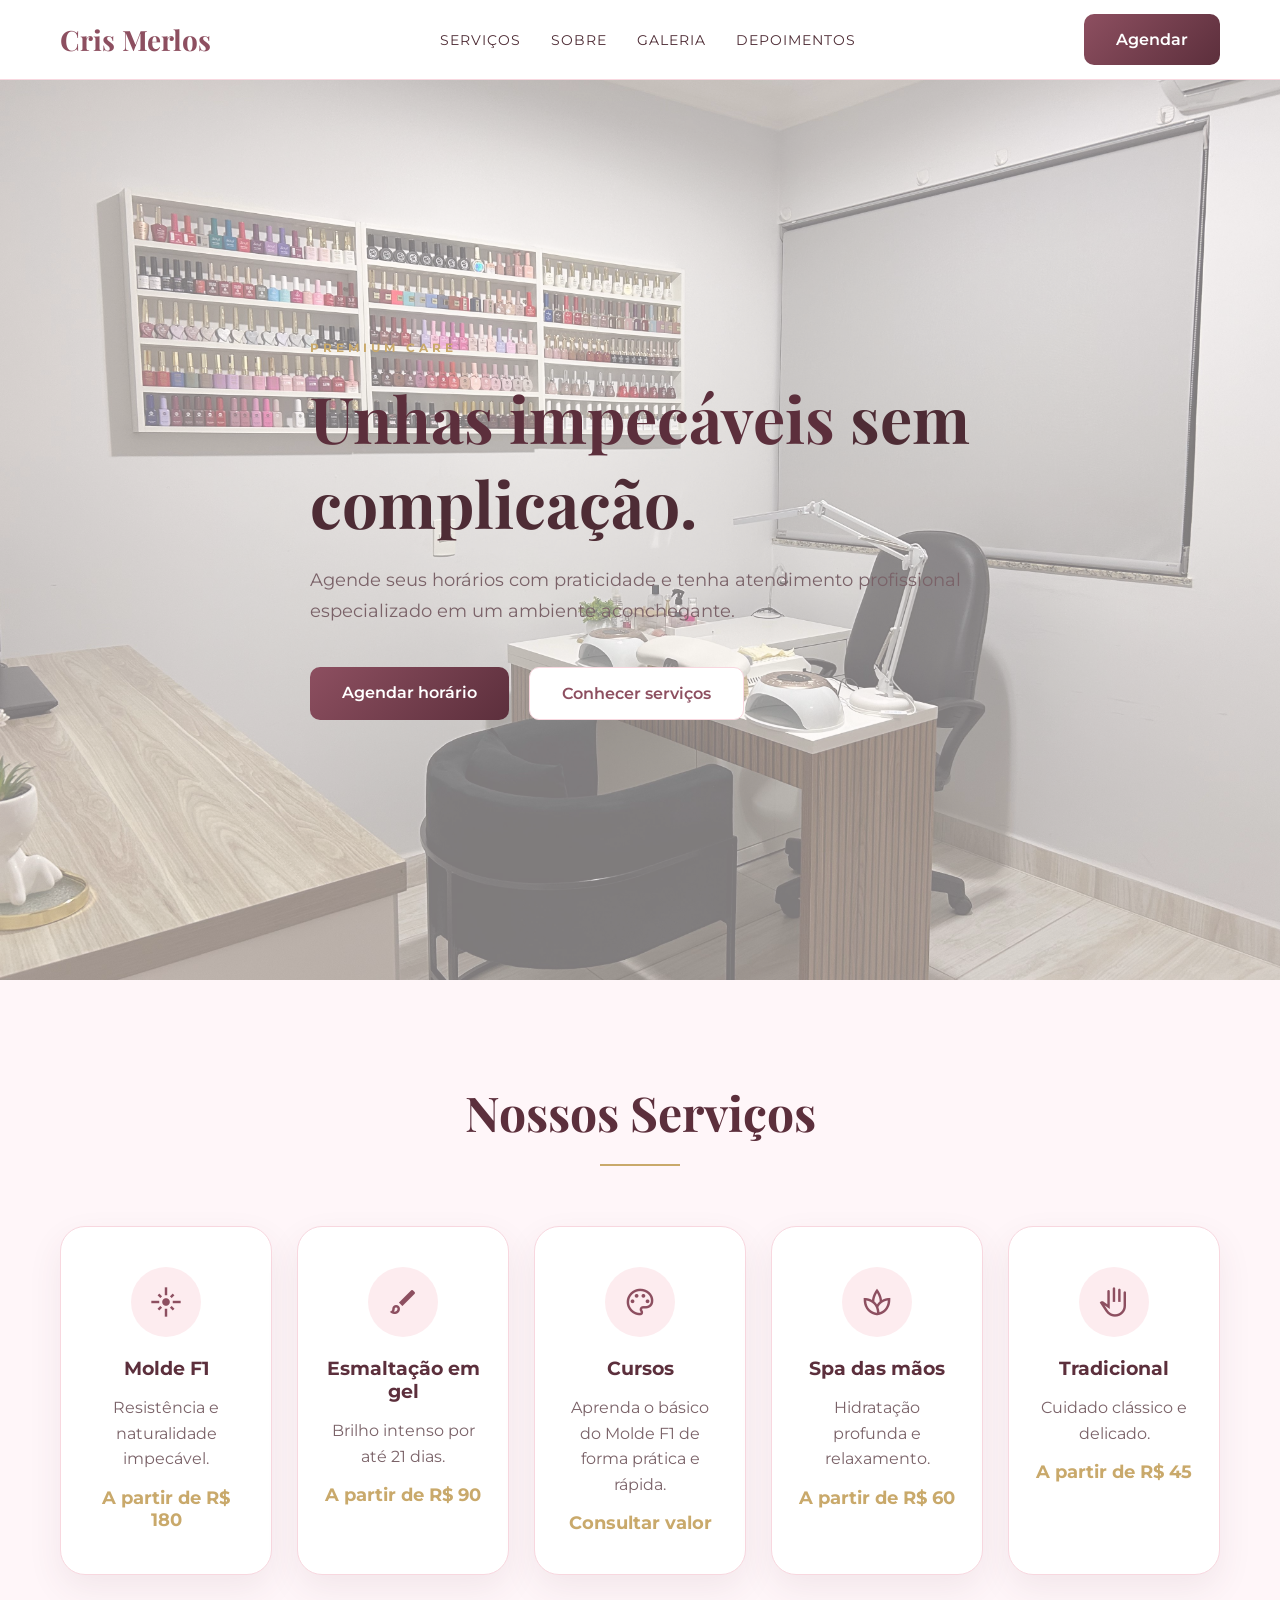
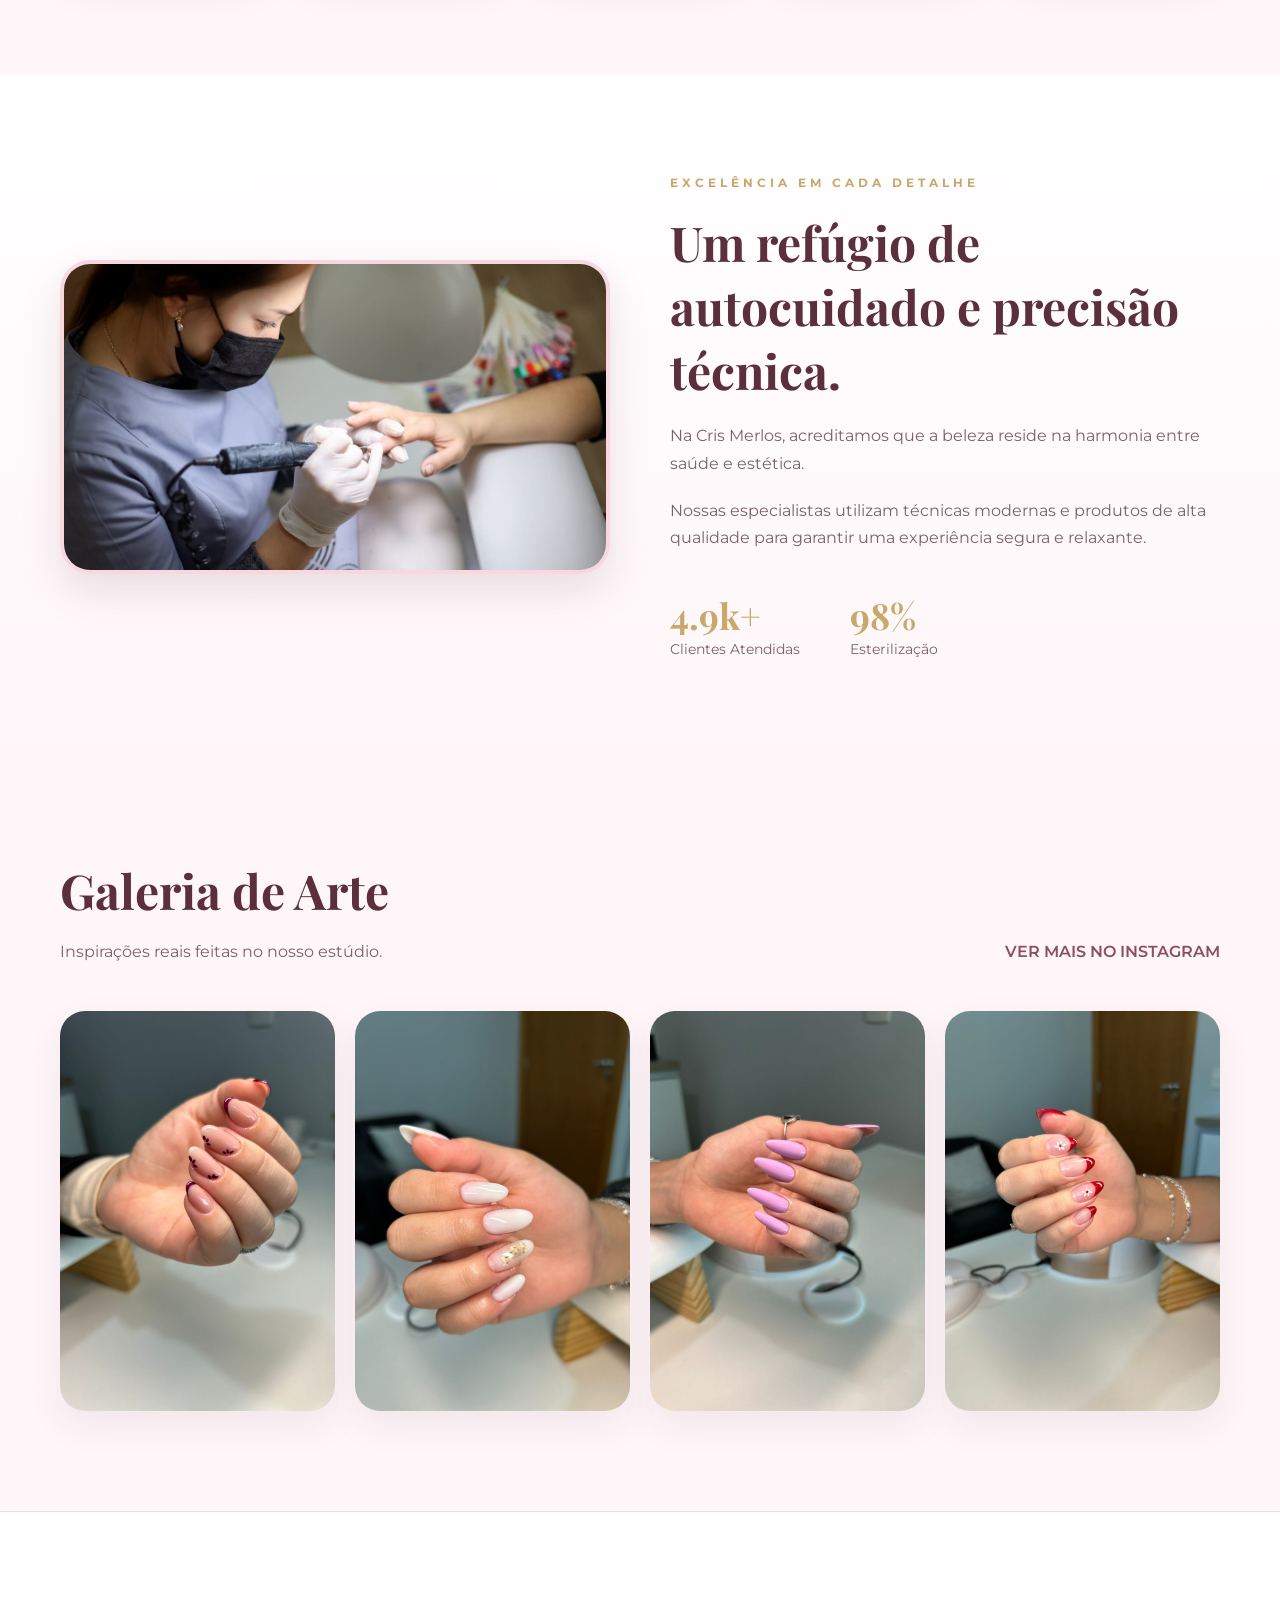
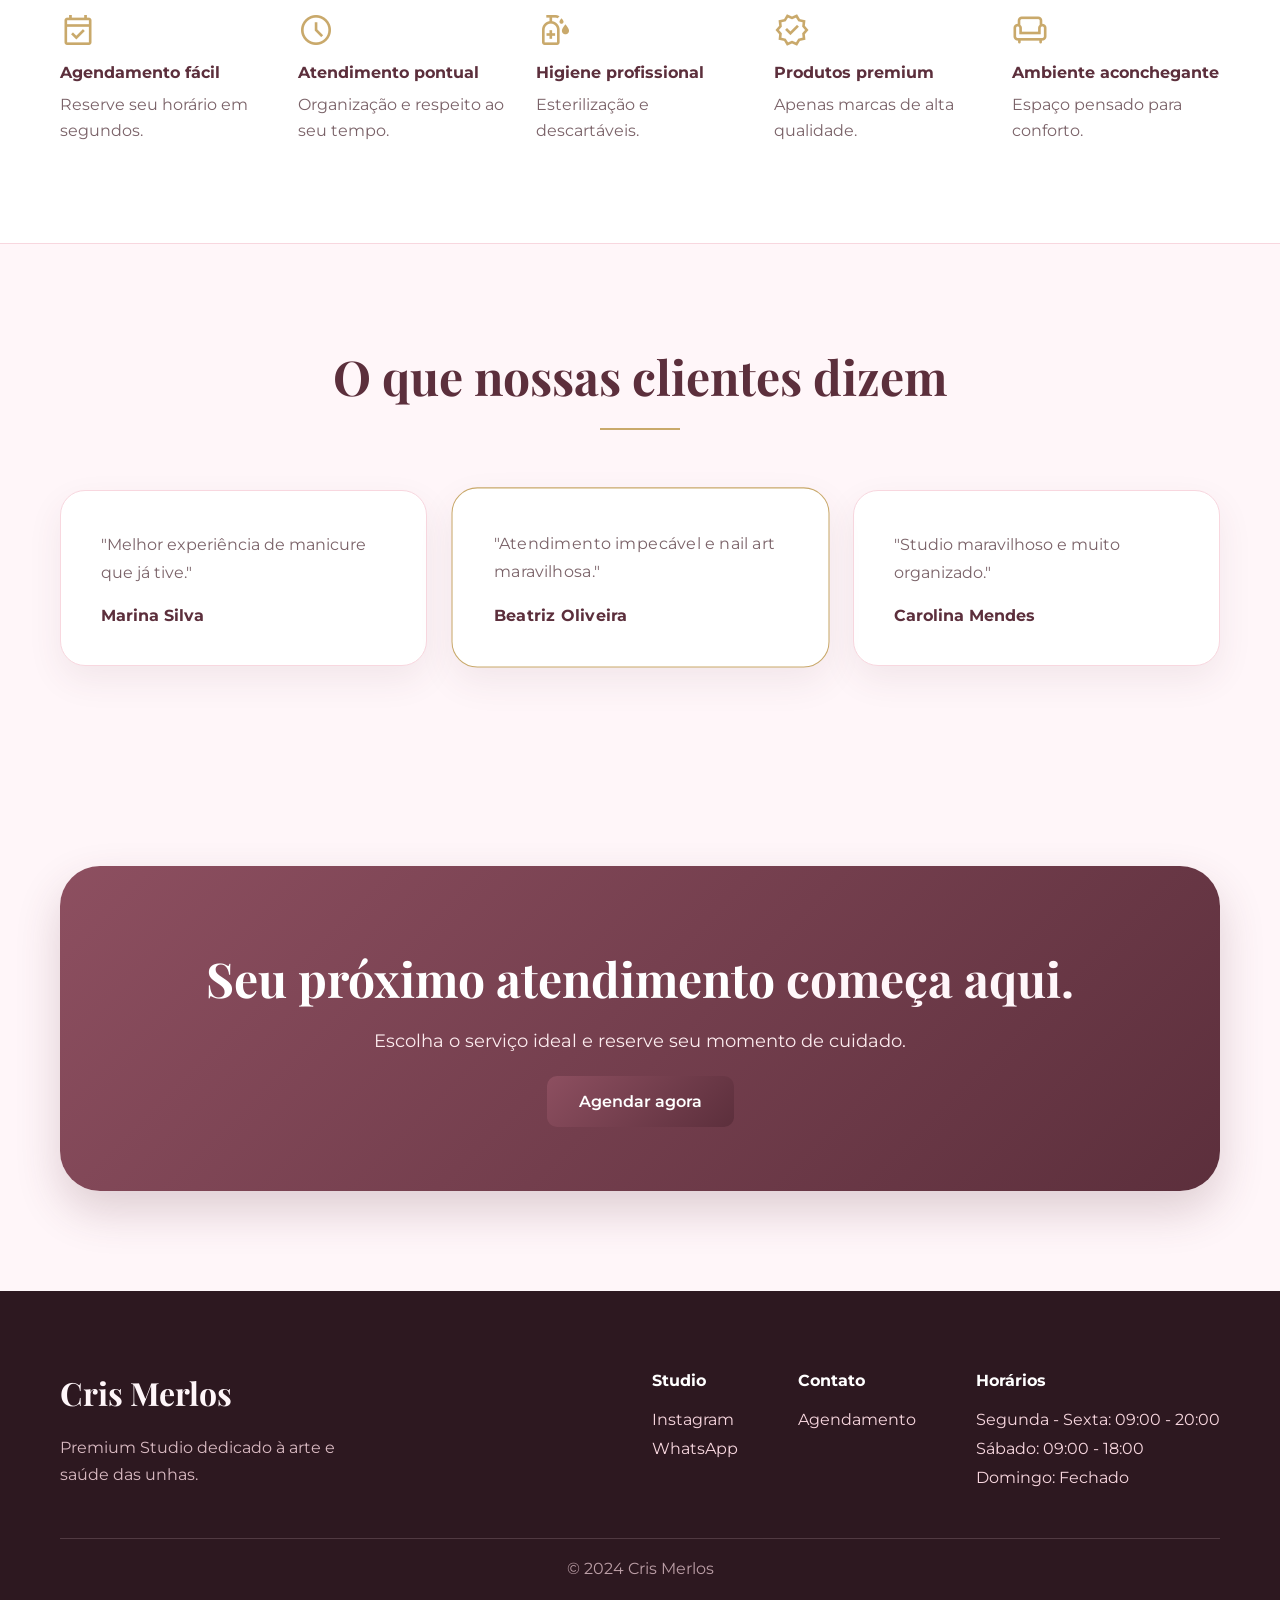
==== SEGUNDAS VERSAO/index.html @ 40af4bdc "Feat: adicao Script.js" ====
<!DOCTYPE html>
<html lang="pt-BR">

<head>
    <meta charset="UTF-8">
    <meta name="viewport" content="width=device-width, initial-scale=1.0">
    <title>Cris Merlos - Nail Designer</title>

    <link rel="stylesheet" href="style.css">

    <link
        href="https://fonts.googleapis.com/css2?family=Playfair+Display:wght@500;600;700&family=Montserrat:wght@400;500;600&display=swap"
        rel="stylesheet">

    <link href="https://fonts.googleapis.com/css2?family=Material+Symbols+Outlined" rel="stylesheet">
</head>

<body>

    <header class="cabecalho">
        <div class="container cabecalho-conteudo">

            <div class="logo">
                Cris Merlos
            </div>

            <nav class="menu">
                <a href="#servicos">Serviços</a>
                <a href="#sobre">Sobre</a>
                <a href="#galeria">Galeria</a>
                <a href="#depoimentos">Depoimentos</a>
            </nav>

            <a href="https://wa.me/5544988468608" target="_blank" class="botao botao-primario">
                Agendar
            </a>

        </div>
    </header>

    <main>

        <section class="hero">
            <img class="hero-imagem" src="imagens/hero.jpg" alt="Imagem principal">

            <div class="container hero-conteudo">

                <span class="subtitulo">
                    PREMIUM CARE
                </span>

                <h1>
                    Unhas impecáveis <span>sem complicação.</span>
                </h1>

                <p>
                    Agende seus horários com praticidade e tenha atendimento profissional especializado em um ambiente
                    aconchegante.
                </p>

                <div class="hero-botoes">
                    <a href="https://wa.me/5544988468608" target="_blank" class="botao botao-primario">
                        Agendar horário
                    </a>

                    <a href="#servicos" class="botao botao-secundario">
                        Conhecer serviços
                    </a>
                </div>

            </div>
        </section>

        <section class="secao" id="servicos">
            <div class="container">

                <div class="titulo-secao">
                    <h2>Nossos <span>Serviços</span></h2>
                    <div class="linha"></div>
                </div>

                <div class="grid-servicos">

                    <div class="card-servico">
                        <div class="icone-servico">
                            <span class="material-symbols-outlined">flare</span>
                        </div>

                        <h3>Molde F1</h3>
                        <p>Resistência e naturalidade impecável.</p>
                        <span class="preco">A partir de R$ 180</span>
                    </div>

                    <div class="card-servico">
                        <div class="icone-servico">
                            <span class="material-symbols-outlined">brush</span>
                        </div>

                        <h3>Esmaltação em gel</h3>
                        <p>Brilho intenso por até 21 dias.</p>
                        <span class="preco">A partir de R$ 90</span>
                    </div>

                    <div class="card-servico">
                        <div class="icone-servico">
                            <span class="material-symbols-outlined">palette</span>
                        </div>

                        <h3>Cursos</h3>
                        <p>Aprenda o básico do Molde F1 de forma prática e rápida.</p>
                        <span class="preco">Consultar valor</span>
                    </div>

                    <div class="card-servico">
                        <div class="icone-servico">
                            <span class="material-symbols-outlined">spa</span>
                        </div>

                        <h3>Spa das mãos</h3>
                        <p>Hidratação profunda e relaxamento.</p>
                        <span class="preco">A partir de R$ 60</span>
                    </div>

                    <div class="card-servico">
                        <div class="icone-servico">
                            <span class="material-symbols-outlined">back_hand</span>
                        </div>

                        <h3>Tradicional</h3>
                        <p>Cuidado clássico e delicado.</p>
                        <span class="preco">A partir de R$ 45</span>
                    </div>

                </div>
            </div>
        </section>

        <section class="secao secao-sobre" id="sobre">
            <div class="container grid-sobre">

                <div class="sobre-imagem">
                    <img src="imagens/sobre.jpg" alt="Imagem sobre">
                </div>

                <div class="sobre-texto">
                    <span class="subtitulo">
                        EXCELÊNCIA EM CADA DETALHE
                    </span>

                    <h2>
                        Um refúgio de autocuidado e precisão técnica.
                    </h2>

                    <p>
                        Na Cris Merlos, acreditamos que a beleza reside na harmonia entre saúde e estética.
                    </p>

                    <p>
                        Nossas especialistas utilizam técnicas modernas e produtos de alta qualidade para garantir uma
                        experiência segura e relaxante.
                    </p>

                    <div class="estatisticas">
                        <div class="estatistica">
                            <strong>5k+</strong>
                            <span>Clientes Atendidas</span>
                        </div>

                        <div class="estatistica">
                            <strong>100%</strong>
                            <span>Esterilização</span>
                        </div>
                    </div>
                </div>

            </div>
        </section>

        <section class="secao" id="galeria">
            <div class="container">

                <div class="topo-galeria">
                    <div>
                        <h2>Galeria de <span>Arte</span></h2>
                        <p>Inspirações reais feitas no nosso estúdio.</p>
                    </div>

                    <a href="https://www.instagram.com/crisrmerlos/" target="_blank" class="botao-link">
                        VER MAIS NO INSTAGRAM
                    </a>
                </div>

                <div class="grid-galeria">
                    <img src="imagens/galeria1.jpg" alt="Galeria 1">
                    <img src="imagens/galeria2.jpg" alt="Galeria 2">
                    <img src="imagens/galeria3.jpg" alt="Galeria 3">
                    <img src="imagens/galeria4.jpg" alt="Galeria 4">
                </div>

            </div>
        </section>

        <section class="secao secao-beneficios">
            <div class="container">

                <div class="grid-beneficios">

                    <div class="beneficio">
                        <span class="material-symbols-outlined">event_available</span>
                        <h4>Agendamento fácil</h4>
                        <p>Reserve seu horário em segundos.</p>
                    </div>

                    <div class="beneficio">
                        <span class="material-symbols-outlined">schedule</span>
                        <h4>Atendimento pontual</h4>
                        <p>Organização e respeito ao seu tempo.</p>
                    </div>

                    <div class="beneficio">
                        <span class="material-symbols-outlined">sanitizer</span>
                        <h4>Higiene profissional</h4>
                        <p>Esterilização e descartáveis.</p>
                    </div>

                    <div class="beneficio">
                        <span class="material-symbols-outlined">verified</span>
                        <h4>Produtos premium</h4>
                        <p>Apenas marcas de alta qualidade.</p>
                    </div>

                    <div class="beneficio">
                        <span class="material-symbols-outlined">chair</span>
                        <h4>Ambiente aconchegante</h4>
                        <p>Espaço pensado para conforto.</p>
                    </div>

                </div>
            </div>
        </section>

        <section class="secao" id="depoimentos">
            <div class="container">

                <div class="titulo-secao">
                    <h2>O que nossas <span>clientes dizem</span></h2>
                    <div class="linha"></div>
                </div>

                <div class="grid-depoimentos">

                    <div class="card-depoimento">
                        <p>"Melhor experiência de manicure que já tive."</p>
                        <strong>Marina Silva</strong>
                    </div>

                    <div class="card-depoimento destaque">
                        <p>"Atendimento impecável e nail art maravilhosa."</p>
                        <strong>Beatriz Oliveira</strong>
                    </div>

                    <div class="card-depoimento">
                        <p>"Studio maravilhoso e muito organizado."</p>
                        <strong>Carolina Mendes</strong>
                    </div>

                </div>
            </div>
        </section>

        <section class="secao">
            <div class="container">

                <div class="cta">
                    <h2>
                        Seu próximo atendimento <span>começa aqui.</span>
                    </h2>

                    <p>
                        Escolha o serviço ideal e reserve seu momento de cuidado.
                    </p>

                    <a href="https://wa.me/5544988468608" target="_blank" class="botao botao-dark">
                        Agendar agora
                    </a>
                </div>

            </div>
        </section>
<!-- 
        <section class="secao" id="localizacao">
            <div class="container">

                <div class="titulo-secao">
                    <h2>Nossa <span>Localização</span></h2>
                    <div class="linha"></div>
                </div>

                <div class="grid-sobre">

                    <div class="sobre-texto">
                        <span class="subtitulo">
                            VENHA NOS VISITAR
                        </span>

                        <h2>
                            Um espaço pensado para seu <span>conforto e bem-estar.</span>
                        </h2>

                        <p>
                            Atendimento em ambiente acolhedor, preparado para proporcionar conforto,
                            segurança e uma experiência premium em cada detalhe.
                        </p>

                        <p>
                            Estamos localizados em Maringá, com fácil acesso e atendimento mediante agendamento.
                        </p>

                        <div class="hero-botoes">
                            <a href="https://wa.me/5544988468608" target="_blank" class="botao botao-primario">
                                Agendar horário
                            </a>

                            <a href="https://maps.google.com/?q=R.+Palmital,+663,+Maringá" target="_blank"
                                class="botao botao-secundario">
                                Abrir no Maps
                            </a>
                        </div>
                    </div>

                    <div class="sobre-imagem">
                        <div style="border-radius: 24px; overflow: hidden; box-shadow: 0 20px 50px rgba(0,0,0,0.12);">
                            <iframe
                                src="https://www.google.com/maps/embed?pb=!1m18!1m12!1m3!1d3661.950125374487!2d-51.93925062401121!3d-23.39002147891785!2m3!1f0!2f0!3f0!3m2!1i1024!2i768!4f13.1!3m3!1m2!1s0x94ecd14cb463d3b3%3A0x6f9a798f1be0129!2sR.%20Palmital%2C%20663%20-%20Jardim%20Imperial%20I%2C%20Maring%C3%A1%20-%20PR%2C%2087023-480!5e0!3m2!1spt-BR!2sbr!4v1779402572363!5m2!1spt-BR!2sbr"
                                width="100%" height="420" style="border:0;" allowfullscreen="" loading="lazy"
                                referrerpolicy="no-referrer-when-downgrade">
                            </iframe>
                        </div>
                    </div>

                </div>

            </div>
        </section> -->

    </main>

    <footer class="rodape">
        <div class="container">

            <div class="rodape-topo">

                <div class="rodape-info">
                    <h3>Cris Merlos</h3>
                    <p>Premium Studio dedicado à arte e saúde das unhas.</p>
                </div>

                <div class="rodape-links">

                    <div>
                        <h4>Studio</h4>
                        <a href="https://www.instagram.com/crisrmerlos/" target="_blank">Instagram</a>
                        <a href="https://wa.me/5544988468608" target="_blank">WhatsApp</a>
                    </div>

                    <div>
                        <h4>Contato</h4>
                        <a href="https://wa.me/5544988468608" target="_blank">Agendamento</a>
                        <!-- <a href="#localizacao">Localização</a> -->
                    </div>

                    <div>
                        <h4>Horários</h4>
                        <span>Segunda - Sexta: 09:00 - 20:00</span>
                        <span>Sábado: 09:00 - 18:00</span>
                        <span>Domingo: Fechado</span>
                    </div>

                </div>
            </div>

            <div class="rodape-bottom">
                <p>© 2024 Cris Merlos</p>
            </div>

        </div>
    </footer>
    
    <script src="script.js"></script>

</body>

</html>
---- SEGUNDAS VERSAO/style.css ----
:root {
    /* CORES BASE */
    --cor-fundo: #fff6f9;
    --cor-fundo-suave: #ffffff;
    --cor-fundo-card: #ffffff;
    --cor-fundo-header: rgba(255, 255, 255, 0.92);
    --cor-fundo-footer: #2d1820;

    /* CORES PRINCIPAIS */
    --cor-principal: #8d4f60;
    --cor-principal-escura: #5c2f3c;
    --cor-principal-hover: #733d4c;

    /* CORES SECUNDÁRIAS */
    --cor-secundaria: #f8d7df;
    --cor-secundaria-clara: #fdecef;
    --cor-secundaria-suave: #fff8fa;

    /* COR TERCIÁRIA / DESTAQUE */
    --cor-terciaria: #c9a96b;
    --cor-terciaria-hover: #b99758;

    /* TEXTOS */
    --cor-texto-principal: #4e2c35;
    --cor-texto-secundario: #7a6268;
    --cor-texto-claro: #ffffff;
    --cor-texto-footer: #f8d7df;

    /* BORDAS */
    --cor-borda: #f8d7df;
    --cor-borda-destaque: #c9a96b;

    /* SOMBRAS */
    --sombra-card: 0 14px 35px rgba(92, 47, 60, 0.08);
    --sombra-card-hover: 0 18px 42px rgba(92, 47, 60, 0.13);
    --sombra-destaque: 0 20px 45px rgba(92, 47, 60, 0.2);
    --sombra-botao: 0 10px 24px rgba(92, 47, 60, 0.25);

    /* GRADIENTES */
    --gradiente-principal: linear-gradient(
        135deg,
        var(--cor-principal),
        var(--cor-principal-escura)
    );

    --gradiente-hero: linear-gradient(
        90deg,
        rgba(255, 248, 250, 0.95),
        rgba(255, 248, 250, 0.55)
    );

    --gradiente-secao-suave: linear-gradient(
        180deg,
        var(--cor-fundo-suave),
        var(--cor-fundo)
    );
}

* {
    margin: 0;
    padding: 0;
    box-sizing: border-box;
}

body {
    font-family: "Montserrat", sans-serif;
    background-color: var(--cor-fundo);
    color: var(--cor-texto-principal);
}

img {
    width: 100%;
    display: block;
}

a {
    text-decoration: none;
}

button {
    border: none;
    cursor: pointer;
    font-family: inherit;
}

.container {
    width: 100%;
    max-width: 1200px;
    margin: 0 auto;
    padding: 0 20px;
}

.secao {
    padding: 100px 0;
}

/* HEADER */

.cabecalho {
    width: 100%;
    height: 80px;
    background-color: var(--cor-fundo-header);
    border-bottom: 1px solid var(--cor-borda);
    backdrop-filter: blur(10px);
    position: fixed;
    top: 0;
    left: 0;
    z-index: 1000;
}

.cabecalho-conteudo {
    height: 100%;
    display: flex;
    align-items: center;
    justify-content: space-between;
}

.logo {
    font-size: 28px;
    font-family: "Playfair Display", serif;
    font-weight: 700;
    color: var(--cor-principal);
}

.menu {
    display: flex;
    gap: 30px;
}

.menu a {
    color: var(--cor-texto-principal);
    font-size: 14px;
    text-transform: uppercase;
    letter-spacing: 1px;
    transition: 0.3s;
}

.menu a:hover {
    color: var(--cor-principal-hover);
}

/* HERO */

.hero {
    height: 100vh;
    position: relative;
    display: flex;
    align-items: center;
    overflow: hidden;
    margin-top: 80px;
}

.hero-imagem {
    position: absolute;
    width: 100%;
    height: 100%;
    object-fit: cover;
    opacity: 0.5;
}

.hero-overlay {
    position: absolute;
    inset: 0;
    background: var(--gradiente-hero);
}

.hero-conteudo {
    position: relative;
    z-index: 2;
    max-width: 700px;
}

.subtitulo {
    display: block;
    margin-bottom: 20px;
    color: var(--cor-terciaria);
    font-size: 12px;
    font-weight: 700;
    letter-spacing: 4px;
    text-transform: uppercase;
}

.hero h1 {
    font-size: 64px;
    font-family: "Playfair Display", serif;
    margin-bottom: 20px;
    color: var(--cor-principal-escura);
}

.hero h1 span {
    color: var(--cor-texto-principal);
}

.hero p {
    font-size: 18px;
    line-height: 1.7;
    margin-bottom: 40px;
    color: var(--cor-texto-secundario);
}

.hero-botoes {
    display: flex;
    gap: 20px;
}

/* BOTÕES */

.botao {
    padding: 16px 32px;
    border-radius: 10px;
    font-weight: 600;
    transition: 0.3s;
}

.botao-primario,
.botao-dark {
    background: var(--gradiente-principal);
    color: var(--cor-texto-claro);
}

.botao-primario:hover,
.botao-dark:hover {
    transform: translateY(-2px);
    box-shadow: var(--sombra-botao);
}

.botao-secundario {
    background-color: var(--cor-fundo-card);
    border: 1px solid var(--cor-secundaria);
    color: var(--cor-principal);
}

.botao-secundario:hover {
    background-color: var(--cor-secundaria-clara);
}

.botao-link {
    background: transparent;
    color: var(--cor-principal);
    font-weight: 600;
}

.botao-link:hover {
    color: var(--cor-terciaria);
}

/* TÍTULOS */

.titulo-secao {
    text-align: center;
    margin-bottom: 60px;
}

.titulo-secao h2,
.topo-galeria h2,
.sobre-texto h2,
.cta h2 {
    font-size: 48px;
    font-family: "Playfair Display", serif;
    margin-bottom: 20px;
    color: var(--cor-principal-escura);
}

.sobre-texto h2 span,
.cta h2 span {
    color: var(--cor-fundo);
}

.linha {
    width: 80px;
    height: 2px;
    background-color: var(--cor-terciaria);
    margin: 0 auto;
}

/* SERVIÇOS */

.grid-servicos {
    display: grid;
    grid-template-columns: repeat(5, 1fr);
    gap: 25px;
}

.card-servico {
    background-color: var(--cor-fundo-card);
    padding: 40px 25px;
    border-radius: 25px;
    text-align: center;
    box-shadow: var(--sombra-card);
    border: 1px solid var(--cor-borda);
    transition: 0.3s;
}

.card-servico:hover {
    border-color: var(--cor-borda-destaque);
    box-shadow: var(--sombra-card-hover);
    transform: translateY(-6px);
}

.icone-servico {
    width: 70px;
    height: 70px;
    margin: 0 auto 20px;
    border-radius: 50%;
    background-color: var(--cor-secundaria-clara);
    display: flex;
    align-items: center;
    justify-content: center;
}

.icone-servico span {
    font-size: 32px;
    color: var(--cor-principal);
}

.card-servico h3 {
    margin-bottom: 15px;
    color: var(--cor-principal-escura);
}

.card-servico p {
    margin-bottom: 15px;
    color: var(--cor-texto-secundario);
    line-height: 1.6;
}

.preco {
    color: var(--cor-terciaria);
    font-weight: 700;
    font-size: 18px;
}

/* SOBRE */

.secao-sobre {
    background: var(--gradiente-secao-suave);
}

.grid-sobre {
    display: grid;
    grid-template-columns: 1fr 1fr;
    gap: 60px;
    align-items: center;
}

.sobre-imagem img {
    border-radius: 30px;
    border: 4px solid var(--cor-borda);
    box-shadow: var(--sombra-card-hover);
}

.sobre-texto p {
    margin-bottom: 20px;
    line-height: 1.7;
    color: var(--cor-texto-secundario);
}

.estatisticas {
    display: flex;
    gap: 50px;
    margin-top: 40px;
}

.estatistica strong {
    display: block;
    font-size: 36px;
    color: var(--cor-terciaria);
    font-family: "Playfair Display", serif;
}

.estatistica span {
    color: var(--cor-texto-secundario);
    font-size: 14px;
}

/* GALERIA */

.topo-galeria {
    display: flex;
    justify-content: space-between;
    align-items: end;
    margin-bottom: 50px;
}

.topo-galeria p {
    color: var(--cor-texto-secundario);
}

.grid-galeria {
    display: grid;
    grid-template-columns: repeat(4, 1fr);
    gap: 20px;
}

.grid-galeria img {
    height: 400px;
    object-fit: cover;
    border-radius: 25px;
    box-shadow: var(--sombra-card);
}

/* BENEFÍCIOS */

.secao-beneficios {
    background-color: var(--cor-fundo-suave);
    border-top: 1px solid var(--cor-borda);
    border-bottom: 1px solid var(--cor-borda);
}

.grid-beneficios {
    display: grid;
    grid-template-columns: repeat(5, 1fr);
    gap: 30px;
}

.beneficio span {
    font-size: 36px;
    color: var(--cor-terciaria);
    margin-bottom: 15px;
    display: block;
}

.beneficio h4 {
    margin-bottom: 10px;
    color: var(--cor-principal-escura);
}

.beneficio p {
    color: var(--cor-texto-secundario);
    line-height: 1.6;
}

/* DEPOIMENTOS */

.grid-depoimentos {
    display: grid;
    grid-template-columns: repeat(3, 1fr);
    gap: 30px;
}

.card-depoimento {
    background-color: var(--cor-fundo-card);
    padding: 40px;
    border-radius: 25px;
    box-shadow: var(--sombra-card);
    border: 1px solid var(--cor-borda);
}

.card-depoimento p {
    margin-bottom: 20px;
    color: var(--cor-texto-secundario);
    line-height: 1.7;
}

.card-depoimento strong {
    color: var(--cor-principal-escura);
}

.destaque {
    background-color: var(--cor-fundo-suave);
    border-color: var(--cor-borda-destaque);
    transform: scale(1.03);
}

/* CTA */

.cta {
    background: var(--gradiente-principal);
    padding: 80px;
    border-radius: 40px;
    text-align: center;
    border: none;
    box-shadow: var(--sombra-destaque);
}

.cta h2 {
    color: var(--cor-texto-claro);
}

.cta p {
    margin-bottom: 40px;
    font-size: 18px;
    color: var(--cor-secundaria-clara);
}

/* FOOTER */

.rodape {
    background-color: var(--cor-fundo-footer);
    padding: 80px 0 30px;
}

.rodape-topo {
    display: flex;
    justify-content: space-between;
    gap: 50px;
    margin-bottom: 50px;
}

.rodape-info {
    max-width: 300px;
}

.rodape-info p {
    color: var(--cor-texto-footer);
    line-height: 1.7;
    opacity: 0.85;
}

.rodape-info h3 {
    font-size: 32px;
    margin-bottom: 20px;
    font-family: "Playfair Display", serif;
    color: var(--cor-fundo);
}

.rodape-links {
    display: flex;
    gap: 60px;
}

.rodape-links div {
    display: flex;
    flex-direction: column;
    gap: 10px;
}

.rodape-links h4 {
    margin-bottom: 10px;
    color: var(--cor-texto-claro);
}

.rodape-links a,
.rodape-links span {
    color: var(--cor-texto-footer);
    transition: 0.3s;
}

.rodape-links a:hover {
    color: var(--cor-terciaria);
}

.rodape-bottom {
    border-top: 1px solid rgba(248, 215, 223, 0.25);
    padding-top: 20px;
    text-align: center;
    color: var(--cor-texto-footer);
    opacity: 0.7;
}

/* RESPONSIVO */

@media (max-width: 1024px) {
    .grid-servicos,
    .grid-beneficios {
        grid-template-columns: repeat(2, 1fr);
    }

    .grid-galeria,
    .grid-depoimentos,
    .grid-sobre {
        grid-template-columns: 1fr;
    }

    .topo-galeria,
    .rodape-topo {
        flex-direction: column;
    }
}

@media (max-width: 768px) {
    .menu {
        display: none;
    }

    .hero h1 {
        font-size: 42px;
    }

    .hero-botoes {
        flex-direction: column;
    }

    .grid-servicos,
    .grid-beneficios,
    .grid-depoimentos {
        grid-template-columns: 1fr;
    }

    .estatisticas {
        flex-direction: column;
        gap: 20px;
    }

    .cta {
        padding: 50px 30px;
    }

    .cta h2 {
        font-size: 36px;
    }

    .rodape-links {
        flex-direction: column;
    }
}
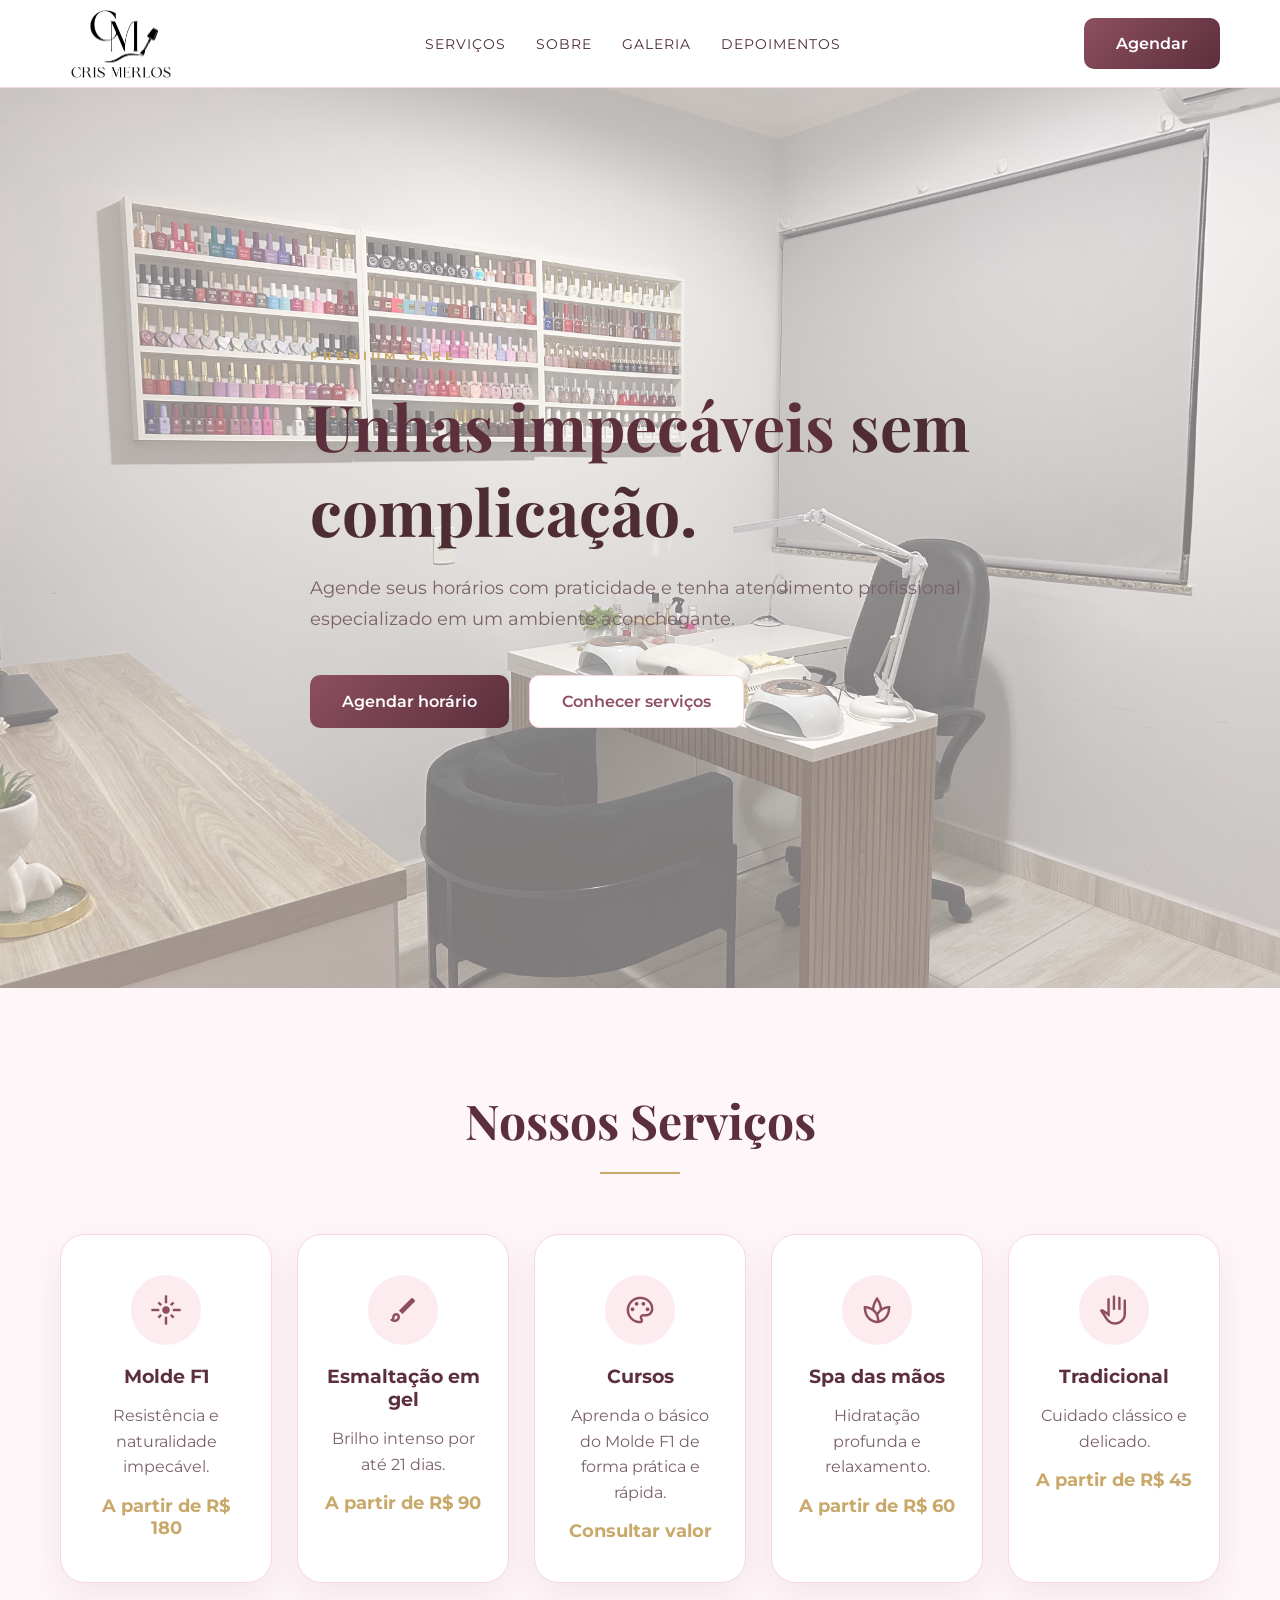
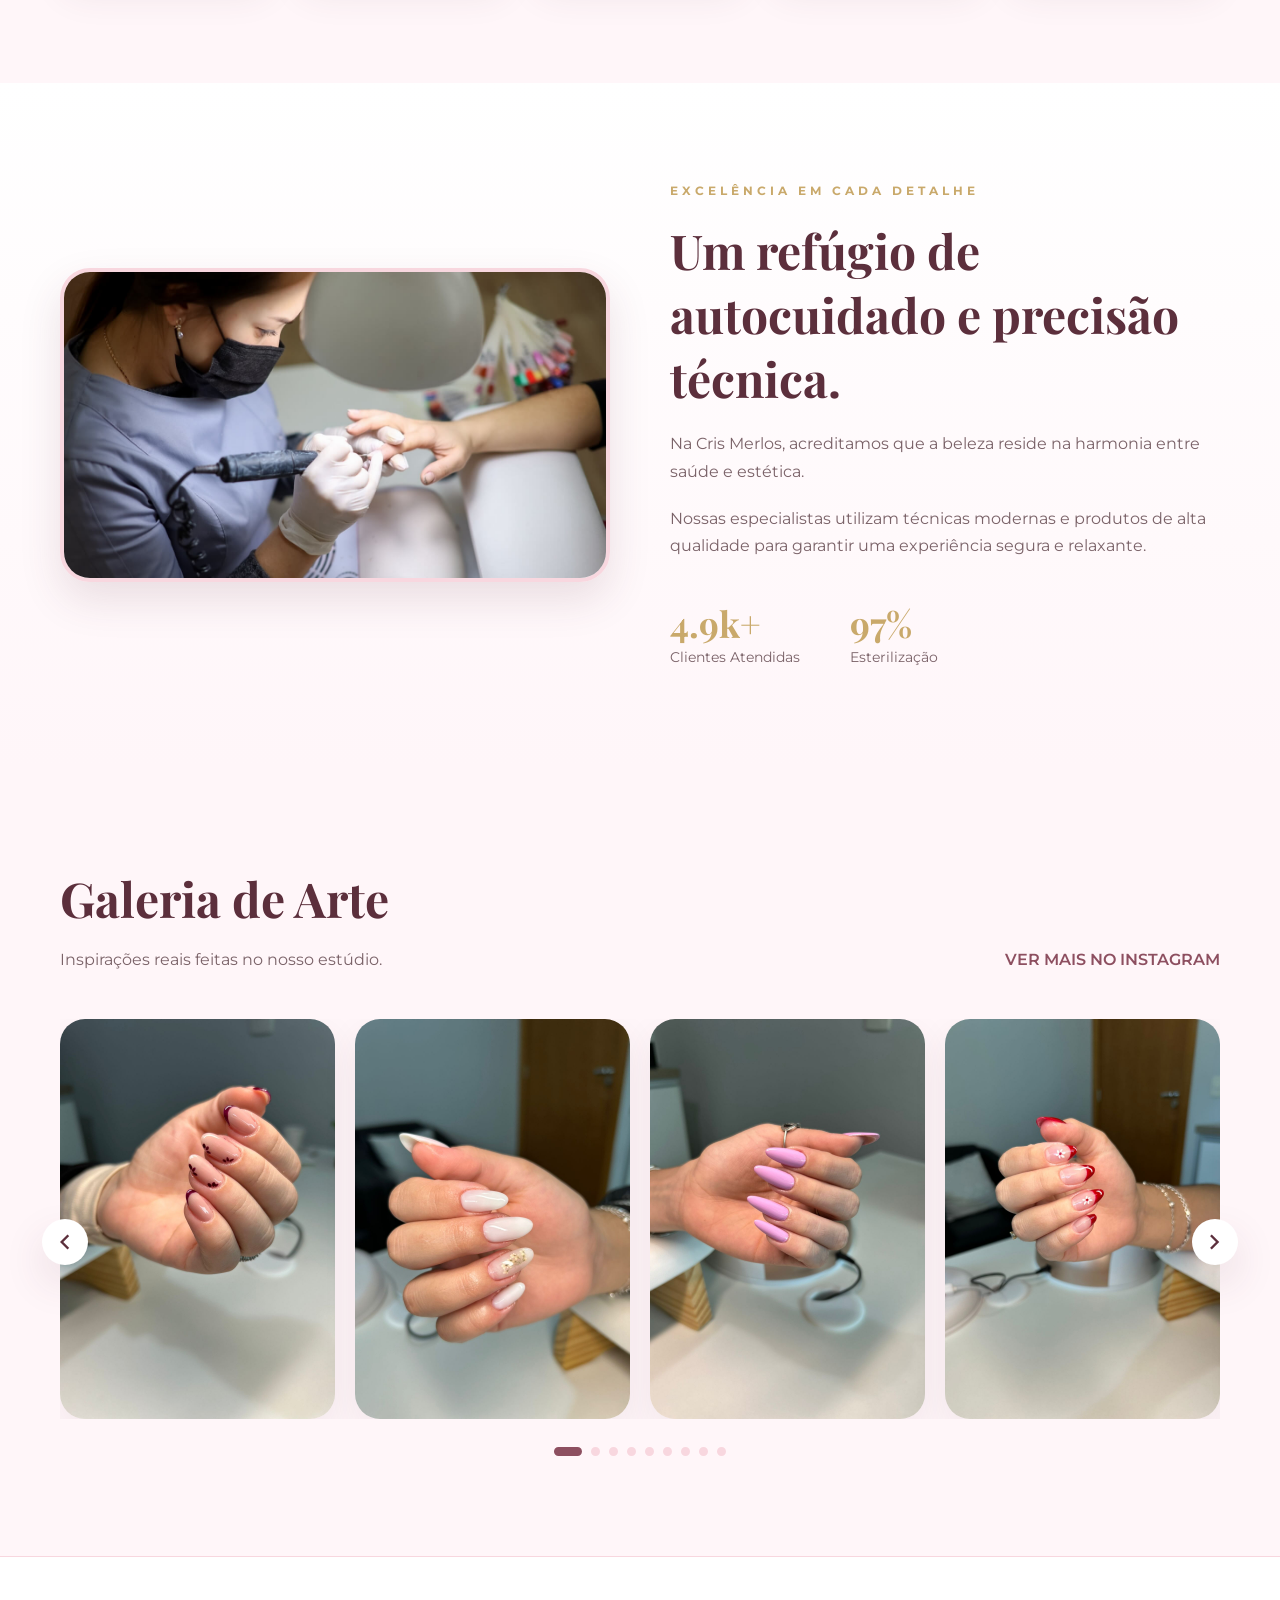
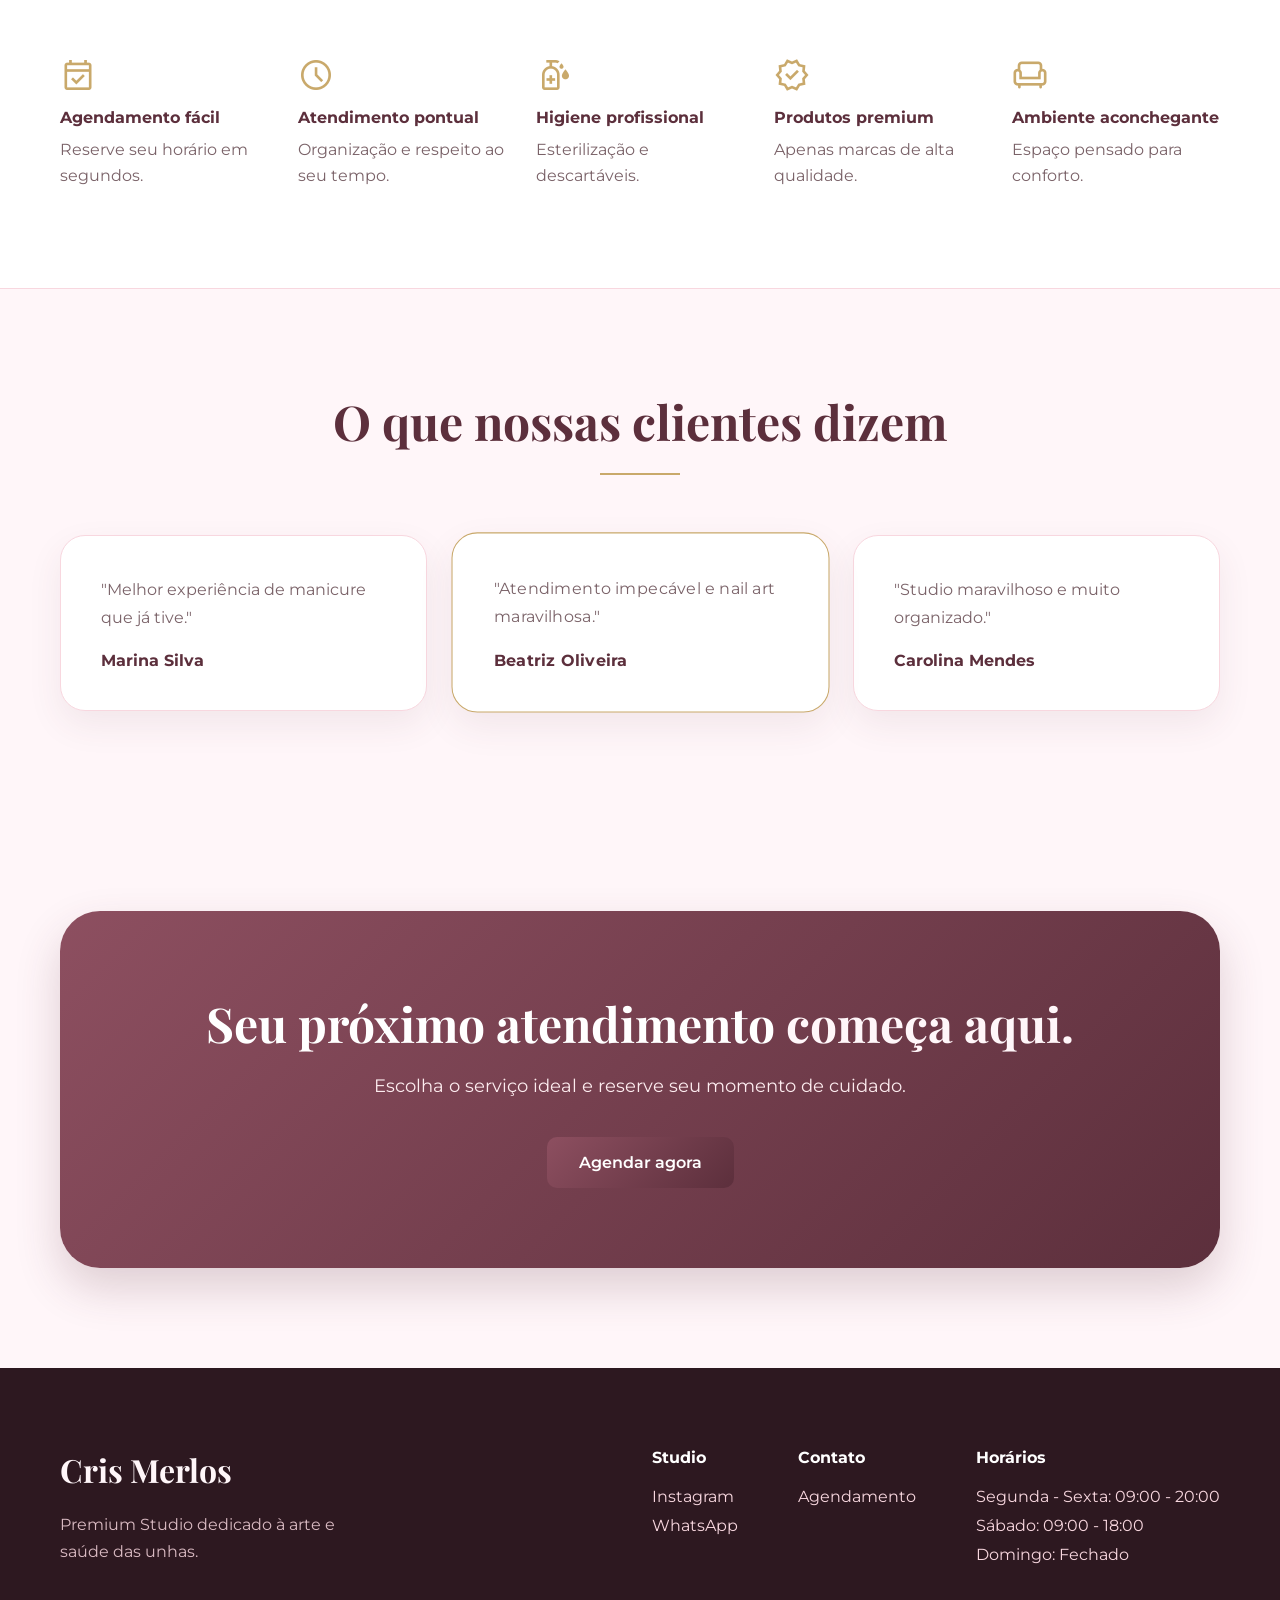
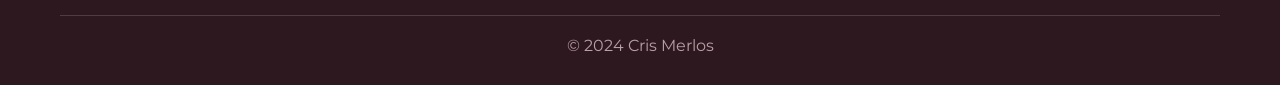
==== commit d596c7f8: "feat: criação do carrossel de imagens, adição das imagens e inclusão da logo no cabeçalho." ====
--- a/SEGUNDAS VERSAO/index.html
+++ b/SEGUNDAS VERSAO/index.html
@@ -21,7 +21,7 @@
         <div class="container cabecalho-conteudo">
 
             <div class="logo">
-                Cris Merlos
+                <img src="imagens/logo-cris-merlos.png" alt="Cris Merlos Nail Designer">
             </div>
 
             <nav class="menu">
@@ -31,6 +31,10 @@
                 <a href="#depoimentos">Depoimentos</a>
             </nav>
 
+            <button class="menu-toggle" type="button" aria-label="Abrir menu" aria-expanded="false">
+                <span class="material-symbols-outlined">menu</span>
+            </button>
+
             <a href="https://wa.me/5544988468608" target="_blank" class="botao botao-primario">
                 Agendar
             </a>
@@ -190,11 +194,57 @@
                     </a>
                 </div>
 
-                <div class="grid-galeria">
-                    <img src="imagens/galeria1.jpg" alt="Galeria 1">
-                    <img src="imagens/galeria2.jpg" alt="Galeria 2">
-                    <img src="imagens/galeria3.jpg" alt="Galeria 3">
-                    <img src="imagens/galeria4.jpg" alt="Galeria 4">
+                <div class="carrossel-galeria" aria-label="Galeria de trabalhos">
+                    <button class="carrossel-botao carrossel-anterior" type="button" aria-label="Imagem anterior">
+                        <span class="material-symbols-outlined">chevron_left</span>
+                    </button>
+
+                    <div class="carrossel-viewport">
+                        <div class="carrossel-trilho">
+                            <div class="carrossel-slide">
+                                <img src="imagens/galeria1.jpg" alt="Trabalho de nail design 1">
+                            </div>
+                            <div class="carrossel-slide">
+                                <img src="imagens/galeria2.jpg" alt="Trabalho de nail design 2">
+                            </div>
+                            <div class="carrossel-slide">
+                                <img src="imagens/galeria3.jpg" alt="Trabalho de nail design 3">
+                            </div>
+                            <div class="carrossel-slide">
+                                <img src="imagens/galeria4.jpg" alt="Trabalho de nail design 4">
+                            </div>
+                            <div class="carrossel-slide">
+                                <img src="imagens/galeria5.jpeg" alt="Trabalho de nail design 5">
+                            </div>
+                            <div class="carrossel-slide">
+                                <img src="imagens/galeria6.jpeg" alt="Trabalho de nail design 6">
+                            </div>
+                            <div class="carrossel-slide">
+                                <img src="imagens/galeria7.jpeg" alt="Trabalho de nail design 7">
+                            </div>
+                            <div class="carrossel-slide">
+                                <img src="imagens/galeria8.jpeg" alt="Trabalho de nail design 8">
+                            </div>
+                            <div class="carrossel-slide">
+                                <img src="imagens/galeria9.jpeg" alt="Trabalho de nail design 9">
+                            </div>
+                            <div class="carrossel-slide">
+                                <img src="imagens/galeria10.jpeg" alt="Trabalho de nail design 10">
+                            </div>
+                            <div class="carrossel-slide">
+                                <img src="imagens/galeria11.jpeg" alt="Trabalho de nail design 11">
+                            </div>
+                            <div class="carrossel-slide">
+                                <img src="imagens/galeria12.jpeg" alt="Trabalho de nail design 12">
+                            </div>
+                        </div>
+                    </div>
+
+                    <button class="carrossel-botao carrossel-proximo" type="button" aria-label="Próxima imagem">
+                        <span class="material-symbols-outlined">chevron_right</span>
+                    </button>
+
+                    <div class="carrossel-indicadores" aria-label="Selecionar imagem da galeria"></div>
                 </div>
 
             </div>
@@ -390,4 +440,4 @@
 
 </body>
 
-</html>+</html>
--- a/SEGUNDAS VERSAO/style.css
+++ b/SEGUNDAS VERSAO/style.css
@@ -66,6 +66,7 @@
     font-family: "Montserrat", sans-serif;
     background-color: var(--cor-fundo);
     color: var(--cor-texto-principal);
+    overflow-x: hidden;
 }
 
 img {
@@ -98,7 +99,7 @@
 
 .cabecalho {
     width: 100%;
-    height: 80px;
+    height: 88px;
     background-color: var(--cor-fundo-header);
     border-bottom: 1px solid var(--cor-borda);
     backdrop-filter: blur(10px);
@@ -116,10 +117,16 @@
 }
 
 .logo {
-    font-size: 28px;
-    font-family: "Playfair Display", serif;
-    font-weight: 700;
-    color: var(--cor-principal);
+    width: 122px;
+    height: 76px;
+    display: flex;
+    align-items: center;
+}
+
+.logo img {
+    width: 100%;
+    height: 100%;
+    object-fit: contain;
 }
 
 .menu {
@@ -139,6 +146,21 @@
     color: var(--cor-principal-hover);
 }
 
+.menu-toggle {
+    display: none;
+    width: 44px;
+    height: 44px;
+    border-radius: 50%;
+    background-color: var(--cor-secundaria-clara);
+    color: var(--cor-principal-escura);
+    align-items: center;
+    justify-content: center;
+}
+
+.menu-toggle span {
+    font-size: 28px;
+}
+
 /* HERO */
 
 .hero {
@@ -147,7 +169,7 @@
     display: flex;
     align-items: center;
     overflow: hidden;
-    margin-top: 80px;
+    margin-top: 88px;
 }
 
 .hero-imagem {
@@ -155,6 +177,7 @@
     width: 100%;
     height: 100%;
     object-fit: cover;
+    object-position: center;
     opacity: 0.5;
 }
 
@@ -206,10 +229,14 @@
 /* BOTÕES */
 
 .botao {
+    display: inline-flex;
+    align-items: center;
+    justify-content: center;
     padding: 16px 32px;
     border-radius: 10px;
     font-weight: 600;
     transition: 0.3s;
+    text-align: center;
 }
 
 .botao-primario,
@@ -386,17 +413,86 @@
     color: var(--cor-texto-secundario);
 }
 
-.grid-galeria {
-    display: grid;
-    grid-template-columns: repeat(4, 1fr);
-    gap: 20px;
-}
-
-.grid-galeria img {
+.carrossel-galeria {
+    position: relative;
+    --slides-visiveis: 4;
+    --gap-carrossel: 20px;
+}
+
+.carrossel-viewport {
+    overflow: hidden;
+}
+
+.carrossel-trilho {
+    display: flex;
+    gap: var(--gap-carrossel);
+    transition: transform 0.45s ease;
+}
+
+.carrossel-slide {
+    min-width: calc((100% - (var(--gap-carrossel) * (var(--slides-visiveis) - 1))) / var(--slides-visiveis));
+}
+
+.carrossel-slide img {
     height: 400px;
     object-fit: cover;
     border-radius: 25px;
     box-shadow: var(--sombra-card);
+}
+
+.carrossel-botao {
+    position: absolute;
+    top: 200px;
+    z-index: 3;
+    width: 46px;
+    height: 46px;
+    border-radius: 50%;
+    background-color: var(--cor-fundo-card);
+    color: var(--cor-principal-escura);
+    box-shadow: var(--sombra-card-hover);
+    display: flex;
+    align-items: center;
+    justify-content: center;
+    transition: 0.25s;
+}
+
+.carrossel-botao:hover {
+    background: var(--gradiente-principal);
+    color: var(--cor-texto-claro);
+    transform: translateY(-2px);
+}
+
+.carrossel-anterior {
+    left: -18px;
+}
+
+.carrossel-proximo {
+    right: -18px;
+}
+
+.carrossel-botao span {
+    font-size: 30px;
+}
+
+.carrossel-indicadores {
+    display: flex;
+    justify-content: center;
+    gap: 9px;
+    margin-top: 28px;
+}
+
+.carrossel-indicadores button {
+    width: 9px;
+    height: 9px;
+    border-radius: 50%;
+    background-color: var(--cor-secundaria);
+    transition: 0.25s;
+}
+
+.carrossel-indicadores button.ativo {
+    width: 28px;
+    border-radius: 999px;
+    background-color: var(--cor-principal);
 }
 
 /* BENEFÍCIOS */
@@ -551,12 +647,15 @@
 /* RESPONSIVO */
 
 @media (max-width: 1024px) {
+    .secao {
+        padding: 80px 0;
+    }
+
     .grid-servicos,
     .grid-beneficios {
         grid-template-columns: repeat(2, 1fr);
     }
 
-    .grid-galeria,
     .grid-depoimentos,
     .grid-sobre {
         grid-template-columns: 1fr;
@@ -565,20 +664,119 @@
     .topo-galeria,
     .rodape-topo {
         flex-direction: column;
+        align-items: flex-start;
+    }
+
+    .carrossel-galeria {
+        --slides-visiveis: 2;
+    }
+
+    .carrossel-slide img {
+        height: 340px;
     }
 }
 
 @media (max-width: 768px) {
+    .container {
+        padding: 0 18px;
+    }
+
+    .secao {
+        padding: 64px 0;
+    }
+
+    .cabecalho {
+        height: 76px;
+    }
+
+    .cabecalho .botao {
+        display: none;
+    }
+
+    .logo {
+        width: 104px;
+        height: 64px;
+    }
+
     .menu {
-        display: none;
+        position: fixed;
+        top: 76px;
+        left: 0;
+        width: 100%;
+        padding: 22px 18px 26px;
+        background-color: var(--cor-fundo-header);
+        border-bottom: 1px solid var(--cor-borda);
+        box-shadow: var(--sombra-card);
+        backdrop-filter: blur(10px);
+        display: flex;
+        flex-direction: column;
+        gap: 0;
+        opacity: 0;
+        transform: translateY(-12px);
+        pointer-events: none;
+        transition: opacity 0.25s ease, transform 0.25s ease;
+    }
+
+    .menu.ativo {
+        opacity: 1;
+        transform: translateY(0);
+        pointer-events: auto;
+    }
+
+    .menu a {
+        width: 100%;
+        padding: 16px 0;
+        border-bottom: 1px solid var(--cor-borda);
+        font-size: 13px;
+    }
+
+    .menu a:last-child {
+        border-bottom: none;
+    }
+
+    .menu-toggle {
+        display: flex;
+    }
+
+    .hero {
+        min-height: calc(100svh - 76px);
+        height: auto;
+        margin-top: 76px;
+        padding: 84px 0 72px;
+        align-items: flex-end;
+    }
+
+    .hero-imagem {
+        opacity: 0.38;
+        object-position: 62% center;
+    }
+
+    .subtitulo {
+        margin-bottom: 14px;
+        font-size: 11px;
+        letter-spacing: 3px;
     }
 
     .hero h1 {
         font-size: 42px;
+        line-height: 1.05;
+        margin-bottom: 18px;
+    }
+
+    .hero p {
+        font-size: 16px;
+        line-height: 1.65;
+        margin-bottom: 30px;
     }
 
     .hero-botoes {
         flex-direction: column;
+        gap: 14px;
+    }
+
+    .hero-botoes .botao,
+    .cta .botao {
+        width: 100%;
     }
 
     .grid-servicos,
@@ -592,15 +790,147 @@
         gap: 20px;
     }
 
+    .titulo-secao {
+        margin-bottom: 40px;
+    }
+
+    .titulo-secao h2,
+    .topo-galeria h2,
+    .sobre-texto h2,
+    .cta h2 {
+        font-size: 34px;
+        line-height: 1.15;
+    }
+
+    .grid-sobre {
+        gap: 36px;
+    }
+
+    .sobre-imagem img,
+    .carrossel-slide img,
+    .card-servico,
+    .card-depoimento {
+        border-radius: 18px;
+    }
+
+    .card-servico,
+    .card-depoimento {
+        padding: 30px 22px;
+    }
+
+    .topo-galeria {
+        gap: 20px;
+        margin-bottom: 32px;
+    }
+
+    .botao-link {
+        font-size: 13px;
+    }
+
+    .carrossel-galeria {
+        --slides-visiveis: 1;
+        --gap-carrossel: 14px;
+    }
+
+    .carrossel-slide img {
+        height: 300px;
+    }
+
+    .carrossel-botao {
+        top: 150px;
+        width: 42px;
+        height: 42px;
+    }
+
+    .carrossel-anterior {
+        left: 8px;
+    }
+
+    .carrossel-proximo {
+        right: 8px;
+    }
+
+    .grid-beneficios {
+        gap: 24px;
+    }
+
+    .beneficio {
+        padding-bottom: 8px;
+    }
+
+    .destaque {
+        transform: none;
+    }
+
     .cta {
         padding: 50px 30px;
+        border-radius: 24px;
     }
 
     .cta h2 {
         font-size: 36px;
     }
 
+    .rodape {
+        padding: 56px 0 28px;
+    }
+
+    .rodape-topo {
+        gap: 36px;
+        margin-bottom: 36px;
+    }
+
     .rodape-links {
         flex-direction: column;
-    }
-}+        gap: 28px;
+    }
+}
+
+@media (max-width: 480px) {
+    .container {
+        padding: 0 16px;
+    }
+
+    .secao {
+        padding: 56px 0;
+    }
+
+    .hero {
+        padding: 72px 0 58px;
+    }
+
+    .hero h1 {
+        font-size: 36px;
+    }
+
+    .hero p {
+        font-size: 15px;
+    }
+
+    .botao {
+        padding: 15px 22px;
+    }
+
+    .titulo-secao h2,
+    .topo-galeria h2,
+    .sobre-texto h2,
+    .cta h2 {
+        font-size: 30px;
+    }
+
+    .carrossel-slide img {
+        height: 260px;
+    }
+
+    .carrossel-botao {
+        top: 130px;
+    }
+
+    .cta {
+        padding: 40px 22px;
+    }
+
+    .cta p {
+        font-size: 16px;
+    }
+}
